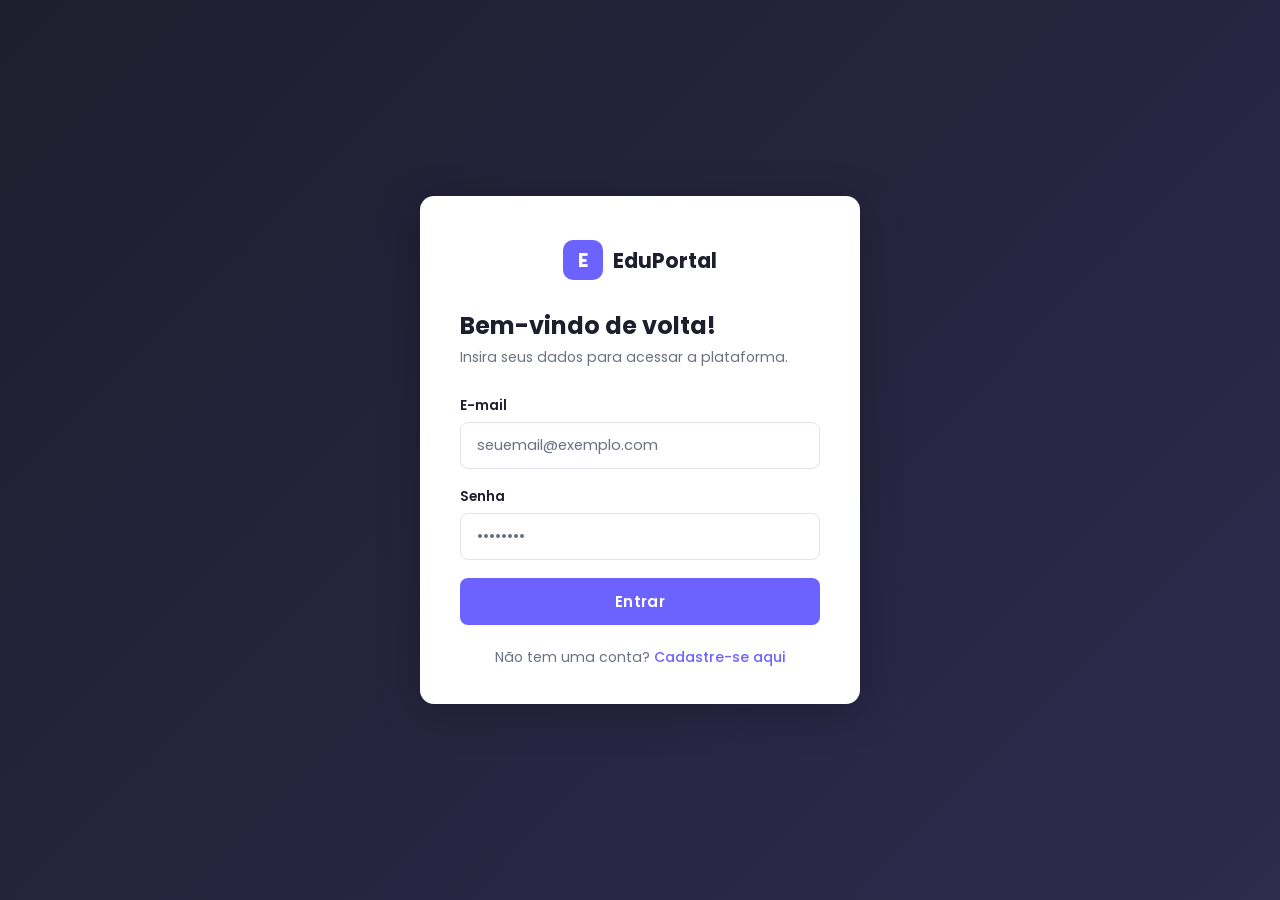
==== projeto-web/index.html @ f031855c "Add files via upload" ====
<!DOCTYPE html>
<html lang="pt-BR">
<head>
  <meta charset="UTF-8" />
  <meta name="viewport" content="width=device-width, initial-scale=1.0" />
  <title>Login — EduPortal</title>
  <link rel="stylesheet" href="style.css" />
</head>
<body class="auth-page">

  <div class="auth-card">

    <!-- Logo -->
    <div class="auth-logo">
      <div class="logo-icon">E</div>
      <span>EduPortal</span>
    </div>

    <h1>Bem-vindo de volta!</h1>
    <p class="subtitle">Insira seus dados para acessar a plataforma.</p>

    <!-- Formulário -->
    <div class="form-group">
      <label for="email">E-mail</label>
      <input
        type="email"
        id="email"
        name="email"
        placeholder="seuemail@exemplo.com"
        autocomplete="email"
      />
    </div>

    <div class="form-group">
      <label for="senha">Senha</label>
      <input
        type="password"
        id="senha"
        name="senha"
        placeholder="••••••••"
        autocomplete="current-password"
      />
    </div>

    <a href="home.html" class="btn btn-primary" style="margin-top: 6px; display: block;">
      Entrar
    </a>

    <div class="auth-footer">
      Não tem uma conta?
      <a href="cadastro.html">Cadastre-se aqui</a>
    </div>

  </div>

</body>
</html>
---- projeto-web/style.css ----
/* ============================================
   PROJETO WEB II — style.css
   Paleta: #1E1E2E (fundo escuro), #6C63FF (roxo principal),
           #FFFFFF (branco), #F4F4F8 (cinza claro), #E94560 (destaque)
   Fonte: Poppins (Google Fonts)
   ============================================ */

@import url('https://fonts.googleapis.com/css2?family=Poppins:wght@300;400;500;600;700&display=swap');

/* ---- Reset & Base ---- */
*, *::before, *::after {
  box-sizing: border-box;
  margin: 0;
  padding: 0;
}

:root {
  --primary:   #6C63FF;
  --primary-dark: #5750d4;
  --accent:    #E94560;
  --bg-page:   #F4F4F8;
  --bg-header: #1E1E2E;
  --white:     #FFFFFF;
  --text-main: #1E1E2E;
  --text-muted:#6B7280;
  --border:    #E2E2F0;
  --shadow:    0 4px 24px rgba(108, 99, 255, 0.10);
  --radius:    14px;
  --transition: 0.2s ease;
}

body {
  font-family: 'Poppins', Arial, sans-serif;
  background-color: var(--bg-page);
  color: var(--text-main);
  min-height: 100vh;
}

a {
  color: var(--primary);
  text-decoration: none;
  font-weight: 500;
}

a:hover {
  text-decoration: underline;
  color: var(--primary-dark);
}

/* ---- Botões ---- */
.btn {
  display: inline-block;
  padding: 12px 28px;
  border: none;
  border-radius: 8px;
  font-family: 'Poppins', sans-serif;
  font-size: 0.95rem;
  font-weight: 600;
  cursor: pointer;
  transition: background var(--transition), transform var(--transition), box-shadow var(--transition);
  text-align: center;
  letter-spacing: 0.3px;
}

.btn-primary {
  background-color: var(--primary);
  color: var(--white);
  width: 100%;
}

.btn-primary:hover {
  background-color: var(--primary-dark);
  transform: translateY(-1px);
  box-shadow: 0 6px 18px rgba(108, 99, 255, 0.30);
  text-decoration: none;
  color: var(--white);
}

.btn-outline {
  background-color: transparent;
  color: var(--primary);
  border: 2px solid var(--primary);
  width: 100%;
}

.btn-outline:hover {
  background-color: var(--primary);
  color: var(--white);
  transform: translateY(-1px);
  text-decoration: none;
}

.btn-danger {
  background-color: var(--accent);
  color: var(--white);
  padding: 10px 24px;
  width: auto;
}

.btn-danger:hover {
  background-color: #c73050;
  transform: translateY(-1px);
  text-decoration: none;
  color: var(--white);
}

/* ---- Campos de formulário ---- */
.form-group {
  display: flex;
  flex-direction: column;
  gap: 6px;
  margin-bottom: 18px;
}

.form-group label {
  font-size: 0.85rem;
  font-weight: 600;
  color: var(--text-main);
}

.form-group input {
  padding: 12px 16px;
  border: 1.5px solid var(--border);
  border-radius: 8px;
  font-family: 'Poppins', sans-serif;
  font-size: 0.92rem;
  color: var(--text-main);
  background: var(--white);
  transition: border-color var(--transition), box-shadow var(--transition);
  outline: none;
}

.form-group input:focus {
  border-color: var(--primary);
  box-shadow: 0 0 0 3px rgba(108, 99, 255, 0.12);
}

.form-group input::placeholder {
  color: var(--text-muted);
}

/* ---- Card genérico ---- */
.card {
  background: var(--white);
  border-radius: var(--radius);
  box-shadow: var(--shadow);
  padding: 36px 40px;
}

/* ============================================
   TELAS DE LOGIN E CADASTRO — layout centralizado
   ============================================ */
.auth-page {
  min-height: 100vh;
  display: flex;
  align-items: center;
  justify-content: center;
  background: linear-gradient(135deg, #1E1E2E 0%, #2d2b4e 100%);
  padding: 24px;
}

.auth-card {
  width: 100%;
  max-width: 440px;
  background: var(--white);
  border-radius: var(--radius);
  box-shadow: 0 8px 40px rgba(0, 0, 0, 0.25);
  padding: 44px 40px 36px;
}

.auth-logo {
  display: flex;
  align-items: center;
  gap: 10px;
  margin-bottom: 28px;
  justify-content: center;
}

.auth-logo .logo-icon {
  width: 40px;
  height: 40px;
  background: var(--primary);
  border-radius: 10px;
  display: flex;
  align-items: center;
  justify-content: center;
  color: white;
  font-size: 1.2rem;
  font-weight: 700;
}

.auth-logo span {
  font-size: 1.3rem;
  font-weight: 700;
  color: var(--text-main);
}

.auth-card h1 {
  font-size: 1.5rem;
  font-weight: 700;
  color: var(--text-main);
  margin-bottom: 4px;
}

.auth-card .subtitle {
  font-size: 0.88rem;
  color: var(--text-muted);
  margin-bottom: 28px;
}

.auth-footer {
  text-align: center;
  margin-top: 22px;
  font-size: 0.88rem;
  color: var(--text-muted);
}

/* ============================================
   HEADER — telas internas
   ============================================ */
.site-header {
  background-color: var(--bg-header);
  color: var(--white);
  padding: 0 40px;
  height: 64px;
  display: flex;
  align-items: center;
  justify-content: space-between;
  position: sticky;
  top: 0;
  z-index: 100;
  box-shadow: 0 2px 12px rgba(0,0,0,0.3);
}

.header-logo {
  display: flex;
  align-items: center;
  gap: 10px;
  text-decoration: none;
}

.header-logo .logo-icon {
  width: 34px;
  height: 34px;
  background: var(--primary);
  border-radius: 8px;
  display: flex;
  align-items: center;
  justify-content: center;
  color: white;
  font-weight: 700;
  font-size: 1rem;
}

.header-logo span {
  font-size: 1.1rem;
  font-weight: 700;
  color: var(--white);
}

.header-logo:hover {
  text-decoration: none;
}

.site-nav {
  display: flex;
  align-items: center;
  gap: 8px;
}

.site-nav a {
  color: rgba(255,255,255,0.75);
  padding: 8px 16px;
  border-radius: 8px;
  font-size: 0.9rem;
  font-weight: 500;
  transition: background var(--transition), color var(--transition);
}

.site-nav a:hover,
.site-nav a.active {
  background: rgba(108, 99, 255, 0.25);
  color: var(--white);
  text-decoration: none;
}

/* ============================================
   CONTEÚDO INTERNO
   ============================================ */
.main-content {
  max-width: 1100px;
  margin: 0 auto;
  padding: 40px 24px;
}

/* ---- Boas-vindas ---- */
.welcome-banner {
  background: linear-gradient(135deg, var(--primary) 0%, #9c8fff 100%);
  border-radius: var(--radius);
  padding: 32px 36px;
  color: var(--white);
  margin-bottom: 36px;
  display: flex;
  align-items: center;
  justify-content: space-between;
  gap: 16px;
}

.welcome-banner h1 {
  font-size: 1.6rem;
  font-weight: 700;
  margin-bottom: 6px;
}

.welcome-banner p {
  font-size: 0.95rem;
  opacity: 0.88;
}

.welcome-banner .welcome-emoji {
  font-size: 3rem;
}

/* ---- Grid de cards ---- */
.section-title {
  font-size: 1rem;
  font-weight: 600;
  color: var(--text-muted);
  text-transform: uppercase;
  letter-spacing: 1px;
  margin-bottom: 18px;
}

.cards-grid {
  display: grid;
  grid-template-columns: repeat(auto-fill, minmax(240px, 1fr));
  gap: 20px;
}

.info-card {
  background: var(--white);
  border-radius: var(--radius);
  box-shadow: var(--shadow);
  padding: 24px 26px;
  border-top: 4px solid var(--primary);
  transition: transform var(--transition), box-shadow var(--transition);
}

.info-card:hover {
  transform: translateY(-3px);
  box-shadow: 0 8px 32px rgba(108,99,255,0.15);
}

.info-card:nth-child(2) { border-top-color: var(--accent); }
.info-card:nth-child(3) { border-top-color: #10B981; }
.info-card:nth-child(4) { border-top-color: #F59E0B; }

.info-card .card-icon {
  font-size: 1.8rem;
  margin-bottom: 12px;
}

.info-card h3 {
  font-size: 1rem;
  font-weight: 600;
  margin-bottom: 6px;
}

.info-card p {
  font-size: 0.85rem;
  color: var(--text-muted);
  line-height: 1.5;
}

.info-card .card-badge {
  display: inline-block;
  margin-top: 14px;
  padding: 4px 10px;
  border-radius: 20px;
  font-size: 0.75rem;
  font-weight: 600;
  background: rgba(108,99,255,0.10);
  color: var(--primary);
}

.info-card:nth-child(2) .card-badge { background: rgba(233,69,96,0.10); color: var(--accent); }
.info-card:nth-child(3) .card-badge { background: rgba(16,185,129,0.10); color: #10B981; }
.info-card:nth-child(4) .card-badge { background: rgba(245,158,11,0.10); color: #F59E0B; }

/* ============================================
   PERFIL
   ============================================ */
.profile-page {
  background-color: var(--bg-page);
  min-height: calc(100vh - 64px);
}

.profile-card {
  max-width: 560px;
  margin: 0 auto;
  background: var(--white);
  border-radius: var(--radius);
  box-shadow: var(--shadow);
  overflow: hidden;
}

.profile-banner {
  height: 110px;
  background: linear-gradient(135deg, var(--primary) 0%, #9c8fff 100%);
}

.profile-body {
  padding: 0 36px 36px;
  display: flex;
  flex-direction: column;
  align-items: center;
  text-align: center;
}

.profile-avatar {
  width: 90px;
  height: 90px;
  border-radius: 50%;
  background: var(--bg-header);
  border: 4px solid var(--white);
  margin-top: -45px;
  display: flex;
  align-items: center;
  justify-content: center;
  font-size: 2.4rem;
  margin-bottom: 16px;
  box-shadow: 0 4px 16px rgba(0,0,0,0.15);
}

.profile-name {
  font-size: 1.4rem;
  font-weight: 700;
  color: var(--text-main);
  margin-bottom: 4px;
}

.profile-role {
  font-size: 0.88rem;
  font-weight: 500;
  color: var(--primary);
  background: rgba(108,99,255,0.10);
  padding: 4px 12px;
  border-radius: 20px;
  margin-bottom: 16px;
}

.profile-divider {
  width: 100%;
  height: 1px;
  background: var(--border);
  margin: 20px 0;
}

.profile-info-list {
  width: 100%;
  display: flex;
  flex-direction: column;
  gap: 14px;
  text-align: left;
}

.profile-info-item {
  display: flex;
  align-items: center;
  gap: 12px;
}

.profile-info-item .pii-icon {
  width: 38px;
  height: 38px;
  background: var(--bg-page);
  border-radius: 8px;
  display: flex;
  align-items: center;
  justify-content: center;
  font-size: 1.1rem;
  flex-shrink: 0;
}

.profile-info-item .pii-text small {
  display: block;
  font-size: 0.72rem;
  color: var(--text-muted);
  text-transform: uppercase;
  letter-spacing: 0.5px;
  font-weight: 600;
}

.profile-info-item .pii-text span {
  font-size: 0.92rem;
  color: var(--text-main);
  font-weight: 500;
}

.profile-desc {
  width: 100%;
  background: var(--bg-page);
  border-radius: 10px;
  padding: 14px 16px;
  font-size: 0.88rem;
  color: var(--text-muted);
  line-height: 1.6;
  text-align: left;
  margin: 4px 0 6px;
}

.profile-actions {
  display: flex;
  gap: 12px;
  margin-top: 24px;
  width: 100%;
  justify-content: center;
}
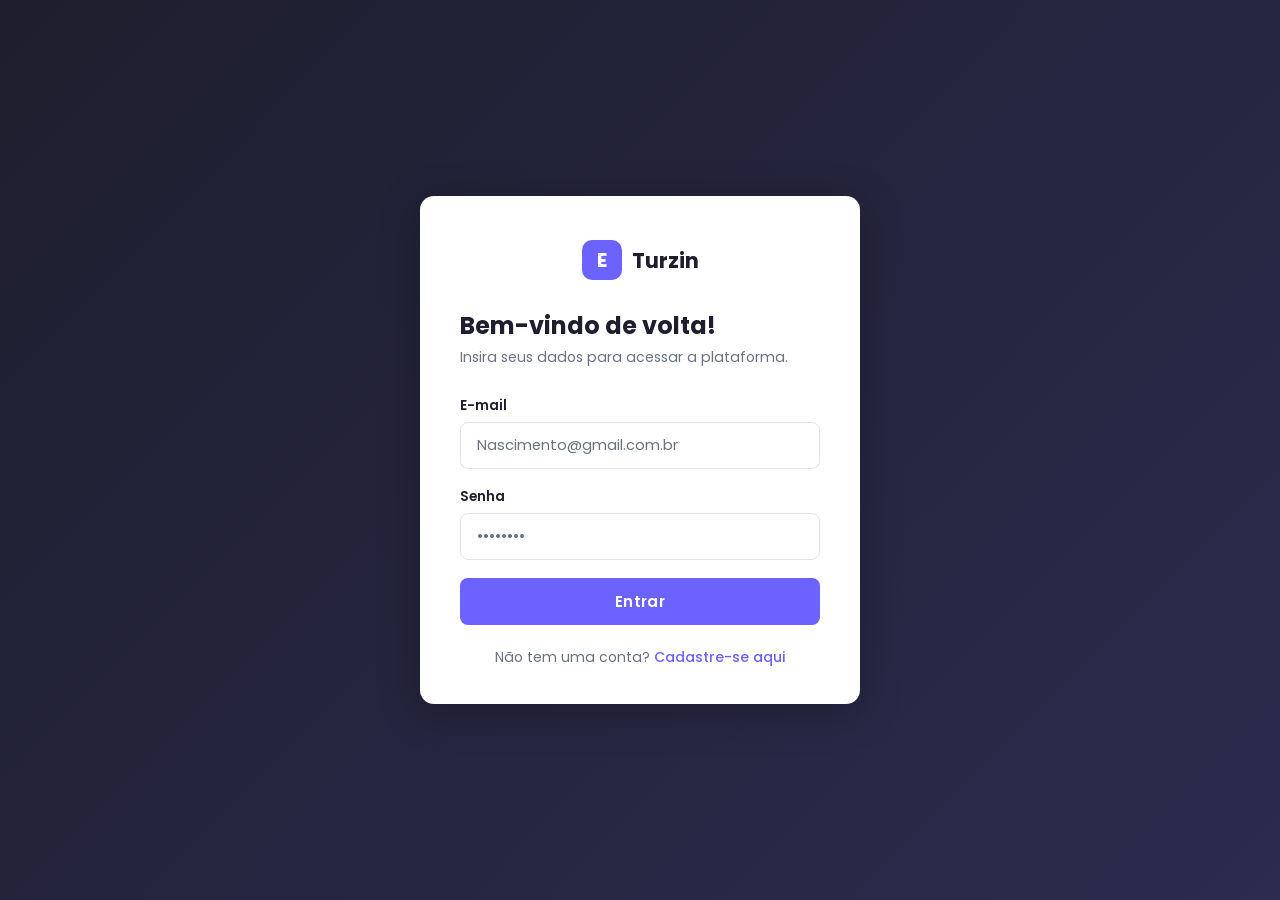
==== commit 7430e09c: "Update index.html" ====
--- a/projeto-web/index.html
+++ b/projeto-web/index.html
@@ -3,7 +3,7 @@
 <head>
   <meta charset="UTF-8" />
   <meta name="viewport" content="width=device-width, initial-scale=1.0" />
-  <title>Login — EduPortal</title>
+  <title>Login — Turzin</title>
   <link rel="stylesheet" href="style.css" />
 </head>
 <body class="auth-page">
@@ -13,7 +13,7 @@
     <!-- Logo -->
     <div class="auth-logo">
       <div class="logo-icon">E</div>
-      <span>EduPortal</span>
+      <span>Turzin</span>
     </div>
 
     <h1>Bem-vindo de volta!</h1>
@@ -26,7 +26,7 @@
         type="email"
         id="email"
         name="email"
-        placeholder="seuemail@exemplo.com"
+        placeholder="Nascimento@gmail.com.br"
         autocomplete="email"
       />
     </div>
